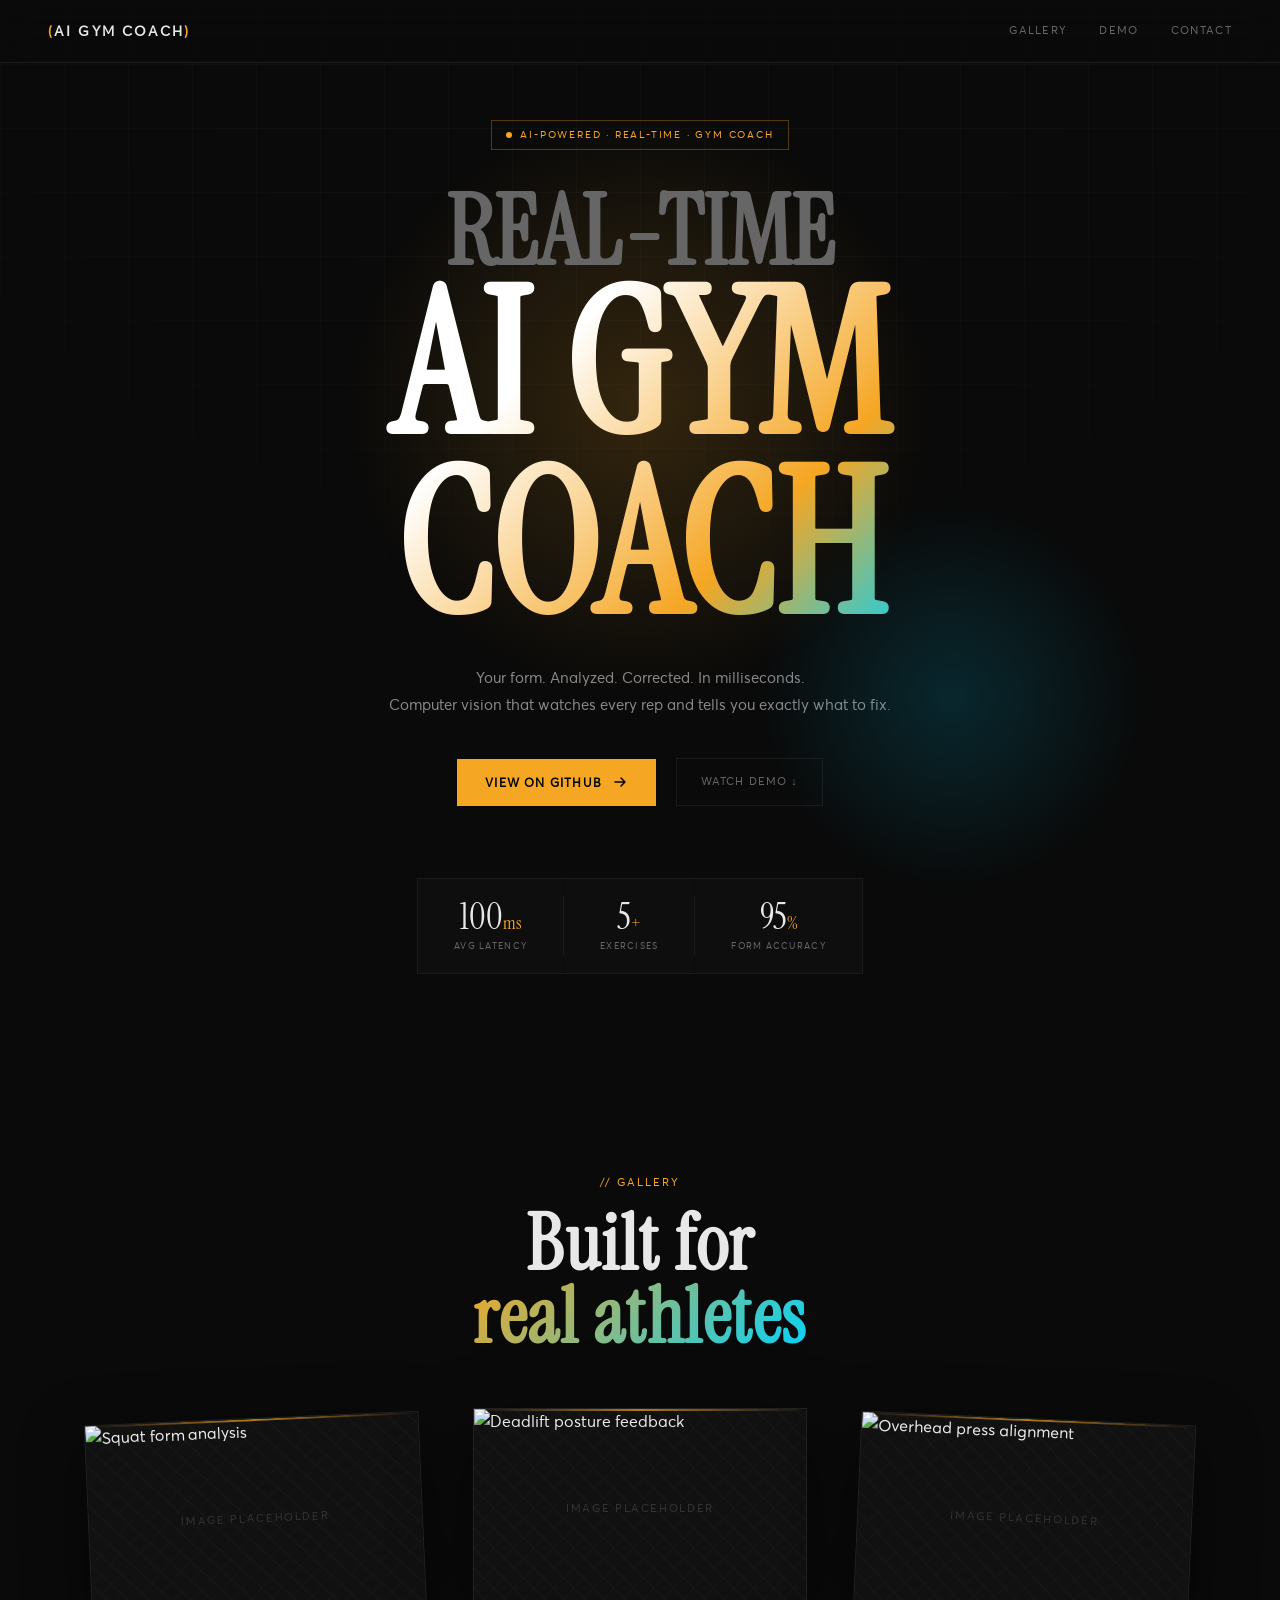
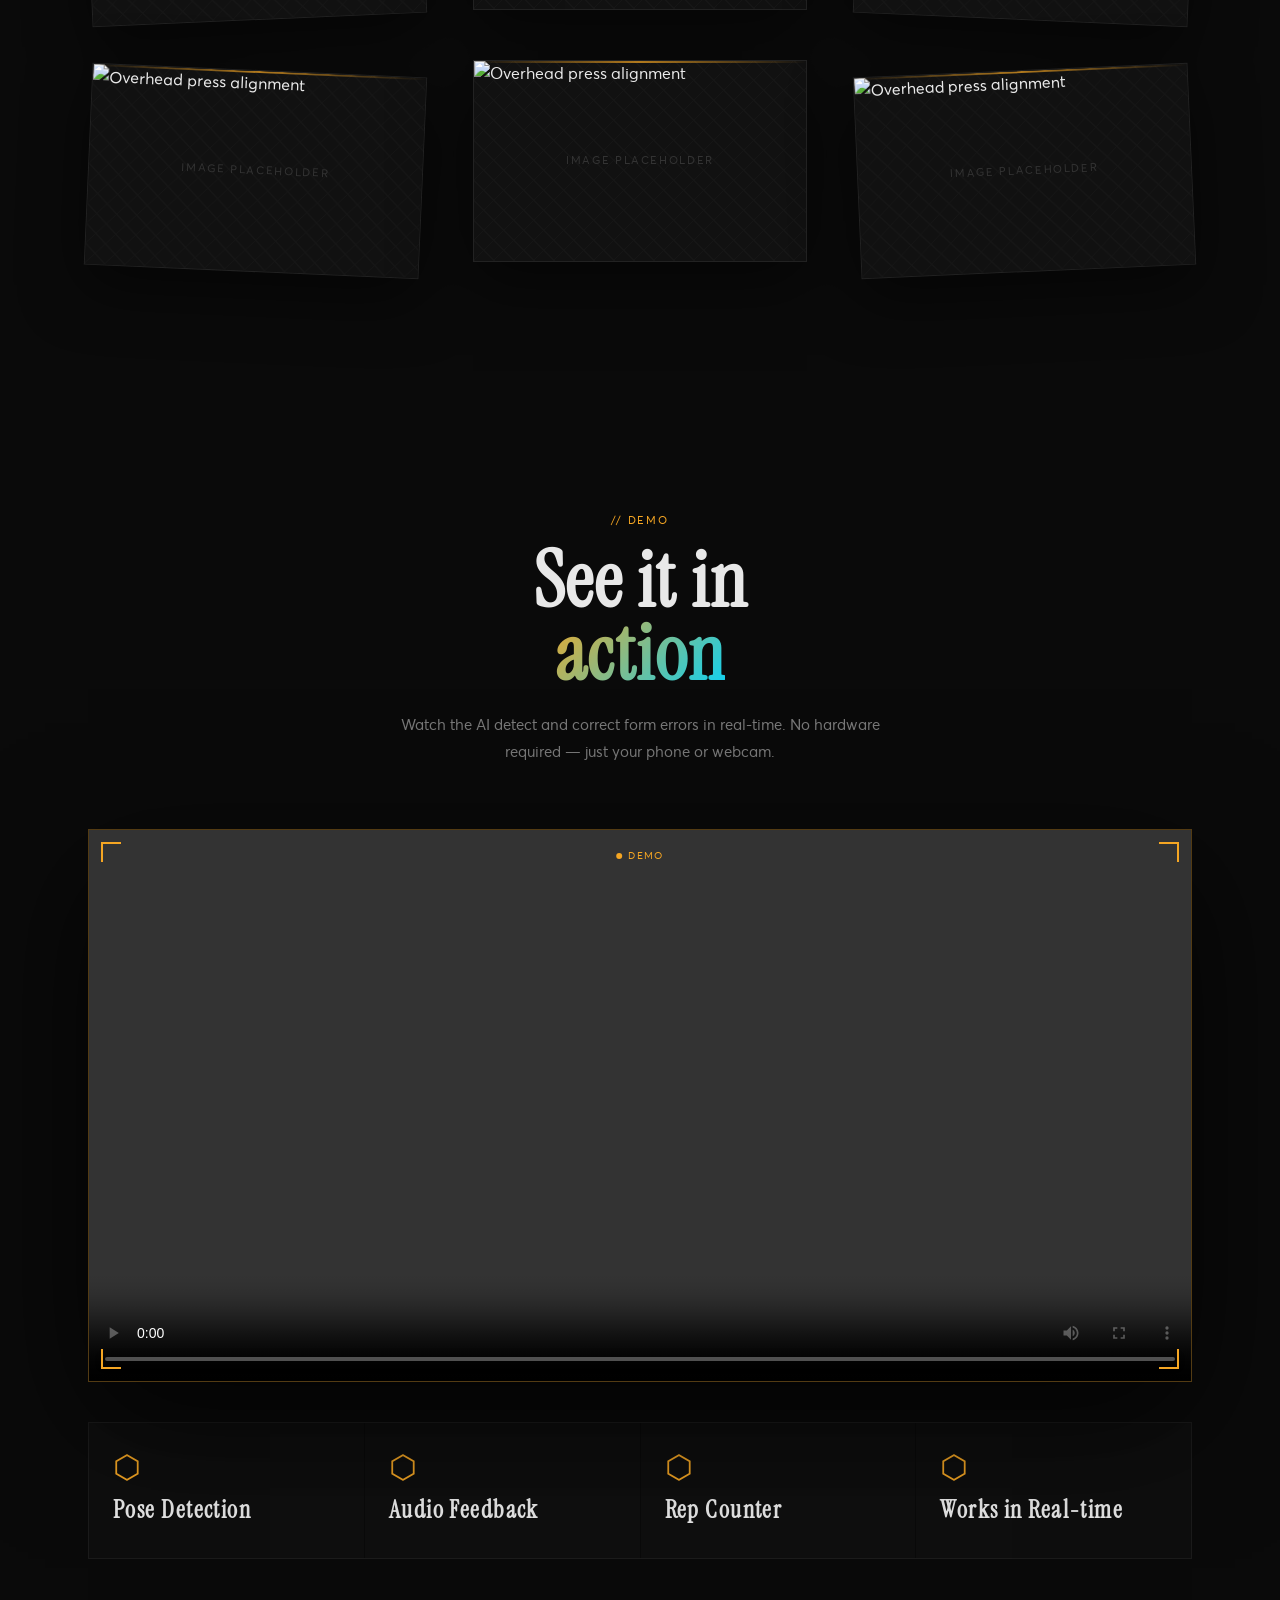
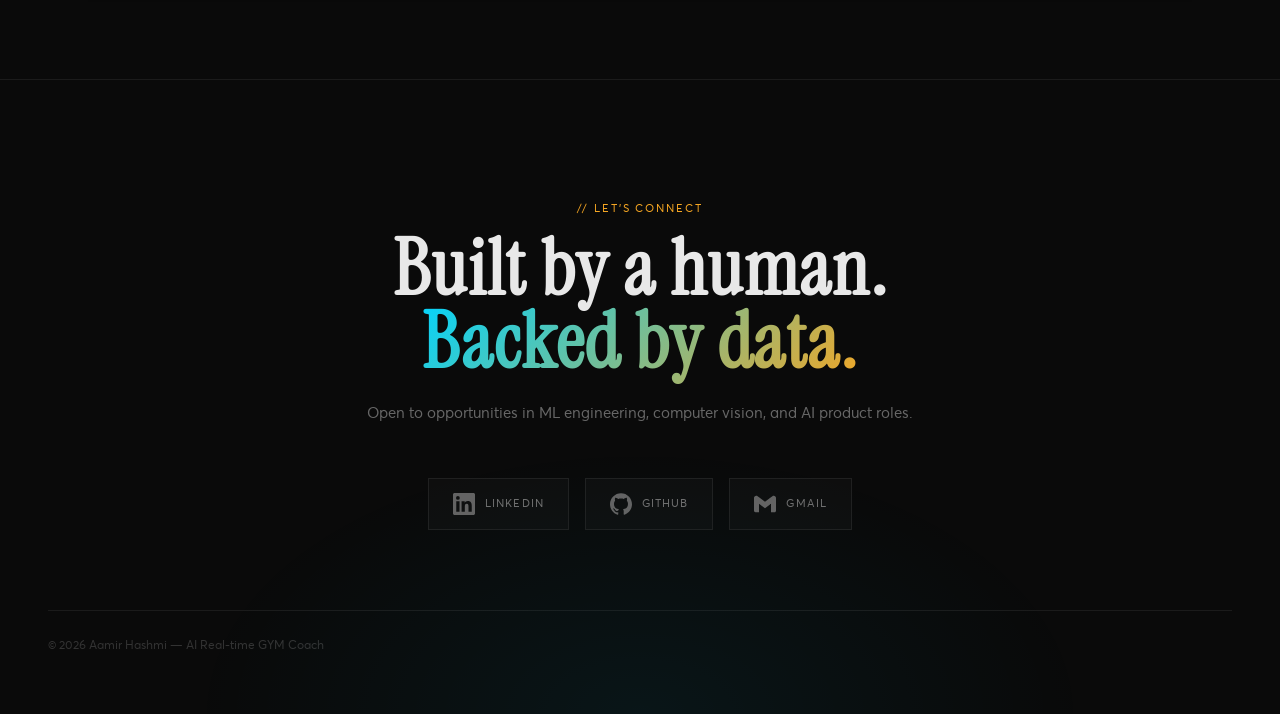
==== docs/index .html @ 2e4b827d "python version fixed" ====
<!doctype html>
<html lang="en">

<head>
  <meta charset="UTF-8" />
  <meta name="viewport" content="width=device-width, initial-scale=1.0" />
  <title>Real-time AI GYM Trainer</title>
  <link rel="stylesheet" href="style.css" />
  <style>
    @font-face {
      font-family: "Averta";
      src: url("fonts/Averta.woff2") format("woff2");
      font-weight: normal;
      font-style: normal;
    }
  </style>
  <link rel="preconnect" href="https://fonts.googleapis.com" />
  <link rel="preconnect" href="https://fonts.gstatic.com" crossorigin />
  <link
    href="https://fonts.googleapis.com/css2?family=Ubuntu:wght@400;700&family=Instrument+Serif:ital,wght@0,400;1,400&display=swap"
    rel="stylesheet" />
</head>

<body>
  <!-- GRID OVERLAY -->
  <div class="grid-overlay" aria-hidden="true"></div>

  <!-- NAV -->
  <nav class="nav">
    <div class="nav-logo">
      <span class="logo-bracket">(</span>AI GYM COACH<span class="logo-bracket">)</span>
    </div>
    <div class="nav-links">
      <a href="#visuals">Gallery</a>
      <a href="#demo">Demo</a>
      <a href="#contact">Contact</a>
    </div>
  </nav>

  <!-- HERO -->
  <section class="hero" id="hero">
    <div class="hero-tag">
      <span class="dot"></span>
      <span>AI-POWERED · REAL-TIME · GYM COACH</span>
    </div>

    <h1 class="hero-title">
      <span class="line-one">REAL-TIME</span>
      <span class="line-two">AI GYM<br />COACH</span>
    </h1>

    <p class="hero-sub">
      Your form. Analyzed. Corrected. In milliseconds.<br />
      Computer vision that watches every rep and tells you exactly what to
      fix.
    </p>

    <div class="hero-cta-row">
      <a href="https://github.com/aamirhashmi111-byte/ai-realtime-gym-coach" target="_blank" rel="noopener noreferrer"
        class="btn-primary" id="cta-button">
        <span>View on GitHub</span>
        <svg width="16" height="16" viewBox="0 0 16 16" fill="none">
          <path d="M3 8H13M13 8L9 4M13 8L9 12" stroke="currentColor" stroke-width="1.5" stroke-linecap="round"
            stroke-linejoin="round" />
        </svg>
      </a>
      <a href="#demo-video" class="btn-ghost">WATCH DEMO ↓</a>
    </div>

    <!-- Live metrics strip -->
    <div class="metrics-strip">
      <div class="metric">
        <span class="metric-val">100<span class="unit">ms</span></span>
        <span class="metric-label">Avg Latency</span>
      </div>
      <div class="metric-divider"></div>
      <div class="metric">
        <span class="metric-val">5<span class="unit">+</span></span>
        <span class="metric-label">Exercises</span>
      </div>
      <div class="metric-divider"></div>
      <div class="metric">
        <span class="metric-val">95<span class="unit">%</span></span>
        <span class="metric-label">Form Accuracy</span>
      </div>
    </div>
  </section>

  <!-- VISUAL SECTION -->
  <section class="visuals" id="visuals">
    <div class="section-header center-header">
      <span class="section-tag">// GALLERY</span>
      <h2 class="section-title">Built for<br /><em>real athletes</em></h2>
    </div>

    <div class="card-grid">
      <!-- Card 1 -->
      <div class="img-card card-tilt-left card-float-1">
        <div class="card-inner">
          <div class="card-img-wrap">
            <img src="./IMGs/i1.png" alt="Squat form analysis"
              onerror="this.parentElement.classList.add('img-placeholder')" />
            <div class="card-scan-line"></div>
          </div>
          <div class="card-corner tl"></div>
          <div class="card-corner tr"></div>
          <div class="card-corner bl"></div>
          <div class="card-corner br"></div>
        </div>
      </div>

      <!-- Card 2 — tall center -->
      <div class="img-card card-center card-float-2">
        <div class="card-inner">
          <div class="card-img-wrap">
            <img src="./IMGs/i2.png" alt="Deadlift posture feedback"
              onerror="this.parentElement.classList.add('img-placeholder')" />
            <div class="card-scan-line"></div>
          </div>
          <div class="card-corner tl"></div>
          <div class="card-corner tr"></div>
          <div class="card-corner bl"></div>
          <div class="card-corner br"></div>
        </div>
      </div>

      <!-- Card 3 -->
      <div class="img-card card-tilt-right card-float-3">
        <div class="card-inner">
          <div class="card-img-wrap">
            <img src="./IMGs/i3.png" alt="Overhead press alignment"
              onerror="this.parentElement.classList.add('img-placeholder')" />
            <div class="card-scan-line"></div>
          </div>
          <div class="card-corner tl"></div>
          <div class="card-corner tr"></div>
          <div class="card-corner bl"></div>
          <div class="card-corner br"></div>
        </div>
      </div>

      <div class="img-card card-tilt-right card-float-4">
        <div class="card-inner">
          <div class="card-img-wrap">
            <img src="./IMGs/i4.png" alt="Overhead press alignment"
              onerror="this.parentElement.classList.add('img-placeholder')" />
            <div class="card-scan-line"></div>
          </div>
          <div class="card-corner tl"></div>
          <div class="card-corner tr"></div>
          <div class="card-corner bl"></div>
          <div class="card-corner br"></div>
        </div>
      </div>

      <div class="img-card card-center card-float-5">
        <div class="card-inner">
          <div class="card-img-wrap">
            <img src="./IMGs/i5.png" alt="Overhead press alignment"
              onerror="this.parentElement.classList.add('img-placeholder')" />
            <div class="card-scan-line"></div>
          </div>
          <div class="card-corner tl"></div>
          <div class="card-corner tr"></div>
          <div class="card-corner bl"></div>
          <div class="card-corner br"></div>
        </div>
      </div>

      <div class="img-card card-tilt-left card-float-6">
        <div class="card-inner">
          <div class="card-img-wrap">
            <img src="./IMGs/i6.png" alt="Overhead press alignment"
              onerror="this.parentElement.classList.add('img-placeholder')" />
            <div class="card-scan-line"></div>
          </div>
          <div class="card-corner tl"></div>
          <div class="card-corner tr"></div>
          <div class="card-corner bl"></div>
          <div class="card-corner br"></div>
        </div>
      </div>
    </div>
  </section>

  <!-- DEMO SECTION -->
  <section class="demo" id="demo">
    <div class="section-header center-header">
      <span class="section-tag">// DEMO</span>
      <h2 class="section-title">See it in<br /><em>action</em></h2>
      <p class="section-desc">
        Watch the AI detect and correct form errors in real-time. No hardware
        required — just your phone or webcam.
      </p>
    </div>

    <div class="video-wrapper" id="demo-video">
      <div class="video-glow"></div>
      <div class="video-container">
        <div class="video-corner tl"></div>
        <div class="video-corner tr"></div>
        <div class="video-corner bl"></div>
        <div class="video-corner br"></div>
        <div class="video-status">
          <span class="dot pulse-dot"></span>
          <span>DEMO</span>
        </div>
        <video src="videos/video.mp4" controls playsinline></video>
      </div>
    </div>

    <!-- feature callouts below video -->
    <div class="feature-row">
      <div class="feature">
        <span class="feature-icon">⬡</span>
        <strong>Pose Detection</strong>
      </div>
      <div class="feature">
        <span class="feature-icon">⬡</span>
        <strong>Audio Feedback</strong>
      </div>
      <div class="feature">
        <span class="feature-icon">⬡</span>
        <strong>Rep Counter</strong>
      </div>
      <div class="feature">
        <span class="feature-icon">⬡</span>
        <strong>Works in Real-time</strong>
      </div>
    </div>
  </section>

  <!-- CONTACT SECTION -->
  <section class="contact" id="contact">
    <div class="contact-inner">
      <span class="section-tag">// LET'S CONNECT</span>
      <h2 class="contact-title">
        Built by a human.<br /><em>Backed by data.</em>
      </h2>
      <p class="contact-desc">
        Open to opportunities in ML engineering, computer vision, and AI
        product roles.
      </p>

      <div class="social-grid">
        <!-- LinkedIn -->
        <a href="https://www.linkedin.com/in/aamir-khan-b3b676305/" target="_blank" rel="noopener" class="social-btn"
          aria-label="LinkedIn">
          <span class="social-icon">
            <svg viewBox="0 0 24 24" fill="currentColor" width="22" height="22">
              <path
                d="M20.447 20.452h-3.554v-5.569c0-1.328-.027-3.037-1.852-3.037-1.853 0-2.136 1.445-2.136 2.939v5.667H9.351V9h3.414v1.561h.046c.477-.9 1.637-1.85 3.37-1.85 3.601 0 4.267 2.37 4.267 5.455v6.286zM5.337 7.433a2.062 2.062 0 0 1-2.063-2.065 2.064 2.064 0 1 1 2.063 2.065zm1.782 13.019H3.555V9h3.564v11.452zM22.225 0H1.771C.792 0 0 .774 0 1.729v20.542C0 23.227.792 24 1.771 24h20.451C23.2 24 24 23.227 24 22.271V1.729C24 .774 23.2 0 22.222 0h.003z" />
            </svg>
          </span>
          <span class="social-label">LinkedIn</span>
        </a>

        <!-- GitHub -->
        <a href="https://github.com/aamirhashmi111-byte" target="_blank" rel="noopener" class="social-btn"
          aria-label="GitHub">
          <span class="social-icon">
            <svg viewBox="0 0 24 24" fill="currentColor" width="22" height="22">
              <path
                d="M12 .297c-6.63 0-12 5.373-12 12 0 5.303 3.438 9.8 8.205 11.385.6.113.82-.258.82-.577 0-.285-.01-1.04-.015-2.04-3.338.724-4.042-1.61-4.042-1.61C4.422 18.07 3.633 17.7 3.633 17.7c-1.087-.744.084-.729.084-.729 1.205.084 1.838 1.236 1.838 1.236 1.07 1.835 2.809 1.305 3.495.998.108-.776.417-1.305.76-1.605-2.665-.3-5.466-1.332-5.466-5.93 0-1.31.465-2.38 1.235-3.22-.135-.303-.54-1.523.105-3.176 0 0 1.005-.322 3.3 1.23.96-.267 1.98-.399 3-.405 1.02.006 2.04.138 3 .405 2.28-1.552 3.285-1.23 3.285-1.23.645 1.653.24 2.873.12 3.176.765.84 1.23 1.91 1.23 3.22 0 4.61-2.805 5.625-5.475 5.92.42.36.81 1.096.81 2.22 0 1.606-.015 2.896-.015 3.286 0 .315.21.69.825.57C20.565 22.092 24 17.592 24 12.297c0-6.627-5.373-12-12-12" />
            </svg>
          </span>
          <span class="social-label">GitHub</span>
        </a>

        <!-- Gmail -->
        <a href="mailto:aamirhashmi5751@gmail.com" class="social-btn" aria-label="Email">
          <span class="social-icon">
            <svg viewBox="0 0 24 24" fill="currentColor" width="22" height="22">
              <path
                d="M24 5.457v13.909c0 .904-.732 1.636-1.636 1.636h-3.819V11.73L12 16.64l-6.545-4.91v9.273H1.636A1.636 1.636 0 0 1 0 19.366V5.457c0-2.023 2.309-3.178 3.927-1.964L5.455 4.64 12 9.548l6.545-4.910 1.528-1.145C21.69 2.28 24 3.434 24 5.457z" />
            </svg>
          </span>
          <span class="social-label">Gmail</span>
        </a>
      </div>
    </div>

    <footer class="footer">
      <span>© 2026 Aamir Hashmi — AI Real-time GYM Coach</span>
    </footer>
  </section>
</body>

</html>
---- docs/style.css ----
/* ============================================================
   AXFORM — Real-time AI GYM Trainer
   style.css
   ============================================================ */

/* ── TOKENS ── */
:root {
  --bg:        #0a0a0a;
  --surface:   #111111;
  --border:    rgba(255,255,255,0.07);
  --amber:     #f5a623;
  --amber-dim: #b97a18;
  --amber-glow:rgba(245,166,35,0.18);
  --cyan:      #00d4ff;
  --cyan-glow: rgba(0,212,255,0.15);
  --text:      #e8e8e8;
  --muted:     #666;
  --font-display: 'Instrument Serif', serif;
  --font-body:    'Ubuntu', monospace;
  --font-body:    'Averta', sans-serif;
  --radius:    0px;
  --max-w:     1200px;
}

/* ── RESET ── */
*, *::before, *::after { box-sizing: border-box; margin: 0; padding: 0; }
html { scroll-behavior: smooth; }
body {
  background: var(--bg);
  color: var(--text);
  font-family: var(--font-body);
  font-size: 16px;
  line-height: 1.6;
  overflow-x: hidden;
}
a { color: inherit; text-decoration: none; }
img { display: block; width: 100%; height: 100%; object-fit: contain; }

/* ── GRID OVERLAY ── */
.grid-overlay {
  position: fixed;
  inset: 0;
  pointer-events: none;
  z-index: 0;
  background-image:
    linear-gradient(rgba(255,255,255,0.025) 1px, transparent 1px),
    linear-gradient(90deg, rgba(255,255,255,0.025) 1px, transparent 1px);
  background-size: 64px 64px;
  mask-image: radial-gradient(ellipse 80% 80% at 50% 0%, black 40%, transparent 100%);
}

/* ── NAV ── */
.nav {
  position: fixed;
  top: 0; left: 0; right: 0;
  z-index: 100;
  display: flex;
  align-items: center;
  justify-content: space-between;
  padding: 20px 48px;
  background: rgba(10,10,10,0.7);
  backdrop-filter: blur(16px);
  border-bottom: 1px solid var(--border);
}

.nav-logo {
  font-family: var(--font-body);
  font-weight: 700;
  font-size: 14px;
  letter-spacing: 0.15em;
  color: var(--text);
}
.logo-bracket { color: var(--amber); }

.nav-links {
  display: flex;
  gap: 32px;
}
.nav-links a {
  font-family: var(--font-body);
  font-size: 11px;
  letter-spacing: 0.12em;
  text-transform: uppercase;
  color: var(--muted);
  transition: color 0.2s;
}
.nav-links a:hover { color: var(--amber); }

/* ── HERO ── */
.hero {
  position: relative;
  z-index: 1;
  min-height: 100vh;
  display: flex;
  flex-direction: column;
  align-items: center;
  justify-content: center;
  text-align: center;
  padding: 120px 24px 80px;
  overflow: hidden;
}

/* Background glow blobs */
.hero::before {
  content: '';
  position: absolute;
  width: 600px; height: 600px;
  border-radius: 50%;
  background: radial-gradient(circle, var(--amber-glow) 0%, transparent 70%);
  top: 10%; left: 50%;
  transform: translateX(-50%);
  pointer-events: none;
  animation: blob-drift 8s ease-in-out infinite alternate;
}
.hero::after {
  content: '';
  position: absolute;
  width: 400px; height: 400px;
  border-radius: 50%;
  background: radial-gradient(circle, var(--cyan-glow) 0%, transparent 70%);
  bottom: 15%; right: 10%;
  pointer-events: none;
  animation: blob-drift 10s ease-in-out infinite alternate-reverse;
}

@keyframes blob-drift {
  from { transform: translateX(-50%) scale(1); opacity: 0.6; }
  to   { transform: translateX(-50%) scale(1.2) translateY(-20px); opacity: 1; }
}

.hero-tag {
  display: inline-flex;
  align-items: center;
  gap: 8px;
  font-family: var(--font-body);
  font-size: 10px;
  letter-spacing: 0.18em;
  color: var(--amber);
  border: 1px solid rgba(245,166,35,0.3);
  padding: 6px 14px;
  border-radius: var(--radius);
  margin-bottom: 40px;
  animation: fade-up 0.8s ease both;
}
.dot {
  width: 6px; height: 6px;
  border-radius: 50%;
  background: var(--amber);
  animation: blink 2s ease-in-out infinite;
}
@keyframes blink {
  0%, 100% { opacity: 1; }
  50%       { opacity: 0.2; }
}

.hero-title {
  font-family: var(--font-display);
  line-height: 0.9;
  letter-spacing: 0.02em;
  animation: fade-up 0.8s 0.1s ease both;
}
.line-one {
  display: block;
  font-size: clamp(56px, 8vw, 96px);
  color: var(--muted);
}
.line-two {
  display: block;
  font-size: clamp(80px, 16vw, 200px);
  background: linear-gradient(135deg, #ffffff 30%, var(--amber) 70%, var(--cyan) 100%);
  -webkit-background-clip: text;
  -webkit-text-fill-color: transparent;
  background-clip: text;
  min-width: 600px;
}

.hero-sub {
  max-width: 520px;
  font-size: 15px;
  font-weight: 300;
  color: #888;
  margin-top: 28px;
  line-height: 1.8;
  animation: fade-up 0.8s 0.2s ease both;
}

.hero-cta-row {
  display: flex;
  align-items: center;
  gap: 20px;
  margin-top: 40px;
  animation: fade-up 0.8s 0.3s ease both;
}

.btn-primary {
  display: inline-flex;
  align-items: center;
  gap: 10px;
  background: var(--amber);
  color: #000;
  font-family: var(--font-body);
  font-size: 12px;
  font-weight: 700;
  letter-spacing: 0.1em;
  text-transform: uppercase;
  padding: 14px 28px;
  border-radius: var(--radius);
  transition: transform 0.2s, box-shadow 0.2s, background 0.2s;
  box-shadow: 0 0 0 0 var(--amber-glow);
}
.btn-primary:hover {
  background: #ffc04d;
  transform: translateY(-2px);
  box-shadow: 0 8px 40px var(--amber-glow);
}
.btn-primary:active { transform: translateY(0); }

.btn-ghost {
  font-family: var(--font-body);
  font-size: 11px;
  letter-spacing: 0.1em;
  color: var(--muted);
  border: 1px solid var(--border);
  padding: 14px 24px;
  border-radius: var(--radius);
  transition: color 0.2s, border-color 0.2s;
}
.btn-ghost:hover {
  color: var(--text);
  border-color: rgba(255,255,255,0.2);
}

/* METRICS STRIP */
.metrics-strip {
  display: flex;
  align-items: center;
  gap: 0;
  margin-top: 72px;
  border: 1px solid var(--border);
  border-radius: var(--radius);
  overflow: hidden;
  animation: fade-up 0.8s 0.5s ease both;
}
.metric {
  display: flex;
  flex-direction: column;
  align-items: center;
  padding: 20px 36px;
  gap: 4px;
  background: rgba(255,255,255,0.02);
  transition: background 0.2s;
}
.metric:hover { background: rgba(245,166,35,0.05); }
.metric-val {
  font-family: var(--font-display);
  font-size: 36px;
  line-height: 1;
  color: var(--text);
}
.unit {
  font-size: 18px;
  color: var(--amber);
}
.metric-label {
  font-family: var(--font-body);
  font-size: 9px;
  letter-spacing: 0.14em;
  text-transform: uppercase;
  color: var(--muted);
}
.metric-divider {
  width: 1px;
  height: 60px;
  background: var(--border);
  flex-shrink: 0;
}

@keyframes fade-up {
  from { opacity: 0; transform: translateY(24px); }
  to   { opacity: 1; transform: translateY(0); }
}

/* ── VISUALS ── */
.visuals {
  position: relative;
  z-index: 1;
  padding: 120px 48px;
  max-width: var(--max-w);
  margin: 0 auto;
}

.section-header {
  margin-bottom: 64px;
}
.section-tag {
  font-family: var(--font-body);
  font-size: 11px;
  letter-spacing: 0.18em;
  color: var(--amber);
  display: block;
  margin-bottom: 16px;
}
.section-title {
  font-family: var(--font-display);
  font-size: clamp(48px, 6vw, 80px);
  line-height: 0.95;
  letter-spacing: 0.02em;
}
.section-title em {
  font-style: normal;
  background: linear-gradient(135deg, var(--amber), var(--cyan));
  -webkit-background-clip: text;
  -webkit-text-fill-color: transparent;
  background-clip: text;
}
.center-header { text-align: center; }
.section-desc {
  max-width: 480px;
  margin: 20px auto 0;
  color: #777;
  font-size: 15px;
  line-height: 1.8;
}

/* CARD GRID */
.card-grid {
  display: grid;
  grid-template-columns: repeat(3, 1fr);
  grid-template-rows: auto auto;
  gap: 50px;
}

.img-card {
  position: relative;
  border-radius: var(--radius);
  cursor: default;
  transition: transform 0.4s cubic-bezier(0.34,1.56,0.64,1);
}
.img-card:hover { transform: translateY(-6px) rotate(0deg) !important; }

.card-tilt-left  { transform: rotate(-2.5deg); animation: float1 6s ease-in-out infinite; }
.card-center     { transform: rotate(0deg) translateY(-10px); animation: float2 7s ease-in-out infinite; }
.card-tilt-right { transform: rotate(2.5deg); animation: float3 5.5s ease-in-out infinite; }
.card-wide       {
  grid-column: 1 / -1;
  transform: rotate(0deg);
  animation: float4 8s ease-in-out infinite;
}

@keyframes float1 {
  0%,100% { transform: rotate(-2.5deg) translateY(0); }
  50%     { transform: rotate(-2.5deg) translateY(-12px); }
}
@keyframes float2 {
  0%,100% { transform: rotate(0deg) translateY(-10px); }
  50%     { transform: rotate(0deg) translateY(-22px); }
}
@keyframes float3 {
  0%,100% { transform: rotate(2.5deg) translateY(0); }
  50%     { transform: rotate(2.5deg) translateY(-10px); }
}
@keyframes float4 {
  0%,100% { transform: rotate(-2.5deg) translateY(0); }
  50%     { transform: rotate(-2.5deg) translateY(-12px); }
}
@keyframes float5 {
  0%,100% { transform: rotate(0deg) translateY(-10px); }
  50%     { transform: rotate(0deg) translateY(-22px); }
}
@keyframes float6 {
  0%,100% { transform: rotate(2.5deg) translateY(0); }
  50%     { transform: rotate(2.5deg) translateY(-10px); }
}
.card-inner {
  border: 1px solid var(--border);
  border-radius: var(--radius);
  overflow: hidden;
  background: var(--surface);
  box-shadow: 0 20px 60px rgba(0,0,0,0.5);
  transition: box-shadow 0.3s, border-color 0.3s;
}
.img-card:hover .card-inner {
  border-color: rgba(245,166,35,0.35);
  box-shadow: 0 30px 80px rgba(0,0,0,0.6), 0 0 40px var(--amber-glow);
}
.card-inner-wide {
  display: grid;
  grid-template-columns: 1fr 1fr;
}

.card-img-wrap {
  position: relative;
  height: 200px;
  overflow: hidden;
  background: #181818;
}
.card-img-wrap.wide { height: 220px; }
.card-img-wrap.img-placeholder::after {
  content: 'IMAGE PLACEHOLDER';
  position: absolute;
  inset: 0;
  display: flex;
  align-items: center;
  justify-content: center;
  font-family: var(--font-body);
  font-size: 11px;
  letter-spacing: 0.15em;
  color: #333;
}

/* placeholder checkerboard when image missing */
.img-placeholder {
  background-image:
    repeating-linear-gradient(45deg, #161616 0, #161616 1px, transparent 0, transparent 50%),
    repeating-linear-gradient(-45deg, #161616 0, #161616 1px, transparent 0, transparent 50%);
  background-size: 20px 20px;
  background-color: #111;
}

.card-scan-line {
  position: absolute;
  left: 0; right: 0;
  height: 2px;
  background: linear-gradient(90deg, transparent, var(--amber), transparent);
  opacity: 0.7;
  animation: scan 3s linear infinite;
  top: 0;
}
@keyframes scan {
  from { top: 0; opacity: 0.7; }
  to   { top: 100%; opacity: 0; }
}

.card-label {
  padding: 16px 20px 20px;
}
.card-tag {
  font-family: var(--font-body);
  font-size: 9px;
  letter-spacing: 0.18em;
  color: var(--amber);
  display: block;
  margin-bottom: 6px;
}
.card-label p {
  font-size: 12px;
  color: #666;
  line-height: 1.5;
}

/* Corner brackets */
.card-corner {
  position: absolute;
  width: 12px; height: 12px;
  border-color: var(--amber);
  border-style: solid;
  opacity: 0;
  transition: opacity 0.3s;
}
.img-card:hover .card-corner { opacity: 0.6; }
.card-corner.tl { top: 8px; left: 8px;  border-width: 1px 0 0 1px; }
.card-corner.tr { top: 8px; right: 8px; border-width: 1px 1px 0 0; }
.card-corner.bl { bottom: 8px; left: 8px;  border-width: 0 0 1px 1px; }
.card-corner.br { bottom: 8px; right: 8px; border-width: 0 1px 1px 0; }

/* ── DEMO ── */
.demo {
  position: relative;
  z-index: 1;
  padding: 120px 48px;
  max-width: var(--max-w);
  margin: 0 auto;
}

.video-wrapper {
  position: relative;
  margin-top: 56px;
}
.video-glow {
  position: absolute;
  inset: -40px;
  background: radial-gradient(ellipse 60% 50% at 50% 50%, var(--amber-glow), transparent 70%);
  pointer-events: none;
  animation: glow-pulse 4s ease-in-out infinite alternate;
}
@keyframes glow-pulse {
  from { opacity: 0.5; transform: scale(0.95); }
  to   { opacity: 1;   transform: scale(1.05); }
}

.video-container {
  position: relative;
  border-radius: 0px;
  border: 1px solid rgba(245,166,35,0.3);
  overflow: hidden;
  background: #0d0d0d;
  box-shadow: 0 40px 120px rgba(0,0,0,0.7), inset 0 1px 0 rgba(255,255,255,0.05);
  min-height: 480px;
  display: flex;
  align-items: center;
  justify-content: center;
}
.video-container video,
.video-container iframe {
  width: 100%;
  height: 100%;
  min-height: 480px;
  border: none;
  display: block;
}
.video-corner {
  position: absolute;
  width: 20px; height: 20px;
  border-color: var(--amber);
  border-style: solid;
  z-index: 2;
}
.video-corner.tl { top: 12px; left: 12px;  border-width: 2px 0 0 2px; }
.video-corner.tr { top: 12px; right: 12px; border-width: 2px 2px 0 0; }
.video-corner.bl { bottom: 12px; left: 12px;  border-width: 0 0 2px 2px; }
.video-corner.br { bottom: 12px; right: 12px; border-width: 0 2px 2px 0; }

.video-status {
  position: absolute;
  top: 18px;
  left: 50%;
  transform: translateX(-50%);
  display: flex;
  align-items: center;
  gap: 6px;
  font-family: var(--font-body);
  font-size: 10px;
  letter-spacing: 0.14em;
  color: var(--amber);
  z-index: 2;
}
.pulse-dot {
  animation: pulse-ring 2s ease-in-out infinite;
}
@keyframes pulse-ring {
  0%,100% { box-shadow: 0 0 0 0 rgba(245,166,35,0.6); }
  50%     { box-shadow: 0 0 0 6px rgba(245,166,35,0); }
}

/* Placeholder UI inside video box */
.video-placeholder {
  display: flex;
  flex-direction: column;
  align-items: center;
  gap: 24px;
  color: #333;
  user-select: none;
  padding: 60px;
}
.play-ring {
  width: 80px; height: 80px;
  border-radius: 50%;
  border: 2px solid rgba(245,166,35,0.25);
  display: flex;
  align-items: center;
  justify-content: center;
  animation: ring-spin 8s linear infinite;
}
@keyframes ring-spin {
  from { transform: rotate(0deg); }
  to   { transform: rotate(360deg); }
}
.play-btn {
  width: 48px; height: 48px;
  background: rgba(245,166,35,0.12);
  border: 1px solid rgba(245,166,35,0.3);
  border-radius: 50%;
  display: flex;
  align-items: center;
  justify-content: center;
  color: var(--amber);
  animation: ring-spin-rev 8s linear infinite;
}
@keyframes ring-spin-rev {
  from { transform: rotate(0deg); }
  to   { transform: rotate(-360deg); }
}
.play-btn svg { width: 20px; height: 20px; margin-left: 3px; }
.video-placeholder p {
  font-family: var(--font-body);
  font-size: 12px;
  letter-spacing: 0.08em;
  color: #444;
  text-align: center;
}
.video-placeholder code {
  color: var(--amber);
  background: rgba(245,166,35,0.1);
  padding: 1px 6px;
  border-radius: 3px;
}

/* Feature row */
.feature-row {
  display: grid;
  grid-template-columns: repeat(4, 1fr);
  gap: 1px;
  margin-top: 40px;
  border: 1px solid var(--border);
  border-radius: var(--radius);
  overflow: hidden;
}
.feature {
  background: rgba(255,255,255,0.02);
  padding: 28px 24px;
  transition: background 0.2s;
  display: flex;
  flex-direction: column;
  gap: 8px;
}
.feature:hover { background: rgba(245,166,35,0.04); }
.feature-icon {
  font-size: 32px;
  color: var(--amber);
  line-height: 1;
}
.feature strong {
  font-family: var(--font-display);
  font-size: 24px;
  font-weight: 700;
  letter-spacing: 0.06em;
  color: var(--text);
}
.feature p {
  font-size: 13px;
  color: var(--muted);
  line-height: 1.6;
}

/* ── CONTACT ── */
.contact {
  position: relative;
  z-index: 1;
  padding: 120px 48px 60px;
  border-top: 1px solid var(--border);
  text-align: center;
}
.contact::before {
  content: '';
  position: absolute;
  inset: 0;
  background: radial-gradient(ellipse 50% 60% at 50% 100%, rgba(0,212,255,0.06), transparent 70%);
  pointer-events: none;
}

.contact-inner {
  position: relative;
  max-width: 600px;
  margin: 0 auto;
}

.contact-title {
  font-family: var(--font-display);
  font-size: clamp(48px, 6vw, 80px);
  line-height: 0.95;
  letter-spacing: 0.02em;
  margin: 16px 0 20px;
}
.contact-title em {
  font-style: normal;
  background: linear-gradient(135deg, var(--cyan), var(--amber));
  -webkit-background-clip: text;
  -webkit-text-fill-color: transparent;
  background-clip: text;
}
.contact-desc {
  font-size: 15px;
  color: #666;
  line-height: 1.8;
  margin-bottom: 52px;
}

.social-grid {
  display: flex;
  justify-content: center;
  gap: 16px;
  flex-wrap: wrap;
}

.social-btn {
  display: flex;
  align-items: center;
  gap: 10px;
  padding: 14px 24px;
  border: 1px solid var(--border);
  border-radius: var(--radius);
  background: rgba(255,255,255,0.02);
  color: #888;
  font-family: var(--font-body);
  font-size: 11px;
  letter-spacing: 0.1em;
  text-transform: uppercase;
  transition: color 0.2s, border-color 0.2s, background 0.2s, transform 0.2s, box-shadow 0.2s;
}
.social-btn:hover {
  color: var(--amber);
  border-color: rgba(245,166,35,0.4);
  background: rgba(245,166,35,0.06);
  transform: translateY(-3px);
  box-shadow: 0 8px 30px var(--amber-glow);
}
.social-icon {
  display: flex;
  align-items: center;
  opacity: 0.7;
  transition: opacity 0.2s;
}
.social-btn:hover .social-icon { opacity: 1; }
.social-label { opacity: 0.8; }

/* FOOTER */
.footer {
  display: flex;
  justify-content: space-between;
  align-items: center;
  margin-top: 80px;
  padding-top: 24px;
  border-top: 1px solid var(--border);
  font-size: 12px;
  color: #333;
}
.footer-mono {
  font-family: var(--font-body);
  font-size: 10px;
  letter-spacing: 0.1em;
}

/* ── RESPONSIVE ── */
@media (max-width: 960px) {
  .nav { padding: 16px 24px; }
  .nav-links { gap: 20px; }
  .visuals, .demo { padding: 80px 24px; }
  .card-grid { grid-template-columns: 1fr 1fr; }
  .card-wide { grid-column: 1 / -1; }
  .card-inner-wide { grid-template-columns: 1fr; }
  .feature-row { grid-template-columns: repeat(2, 1fr); }
  .metrics-strip { flex-wrap: wrap; }
}

@media (max-width: 640px) {
  .nav-links { display: none; }
  .hero { padding: 100px 20px 60px; }
  .hero-cta-row { flex-direction: column; }
  .metrics-strip { flex-direction: column; gap: 0; }
  .metric-divider { width: 60px; height: 1px; }
  .card-grid { grid-template-columns: 1fr; }
  .feature-row { grid-template-columns: 1fr; }
  .contact { padding: 80px 24px 40px; }
  .footer { flex-direction: column; gap: 8px; text-align: center; }
  .video-container { min-height: 300px; }
  .video-container video,
  .video-container iframe { min-height: 300px; }
}
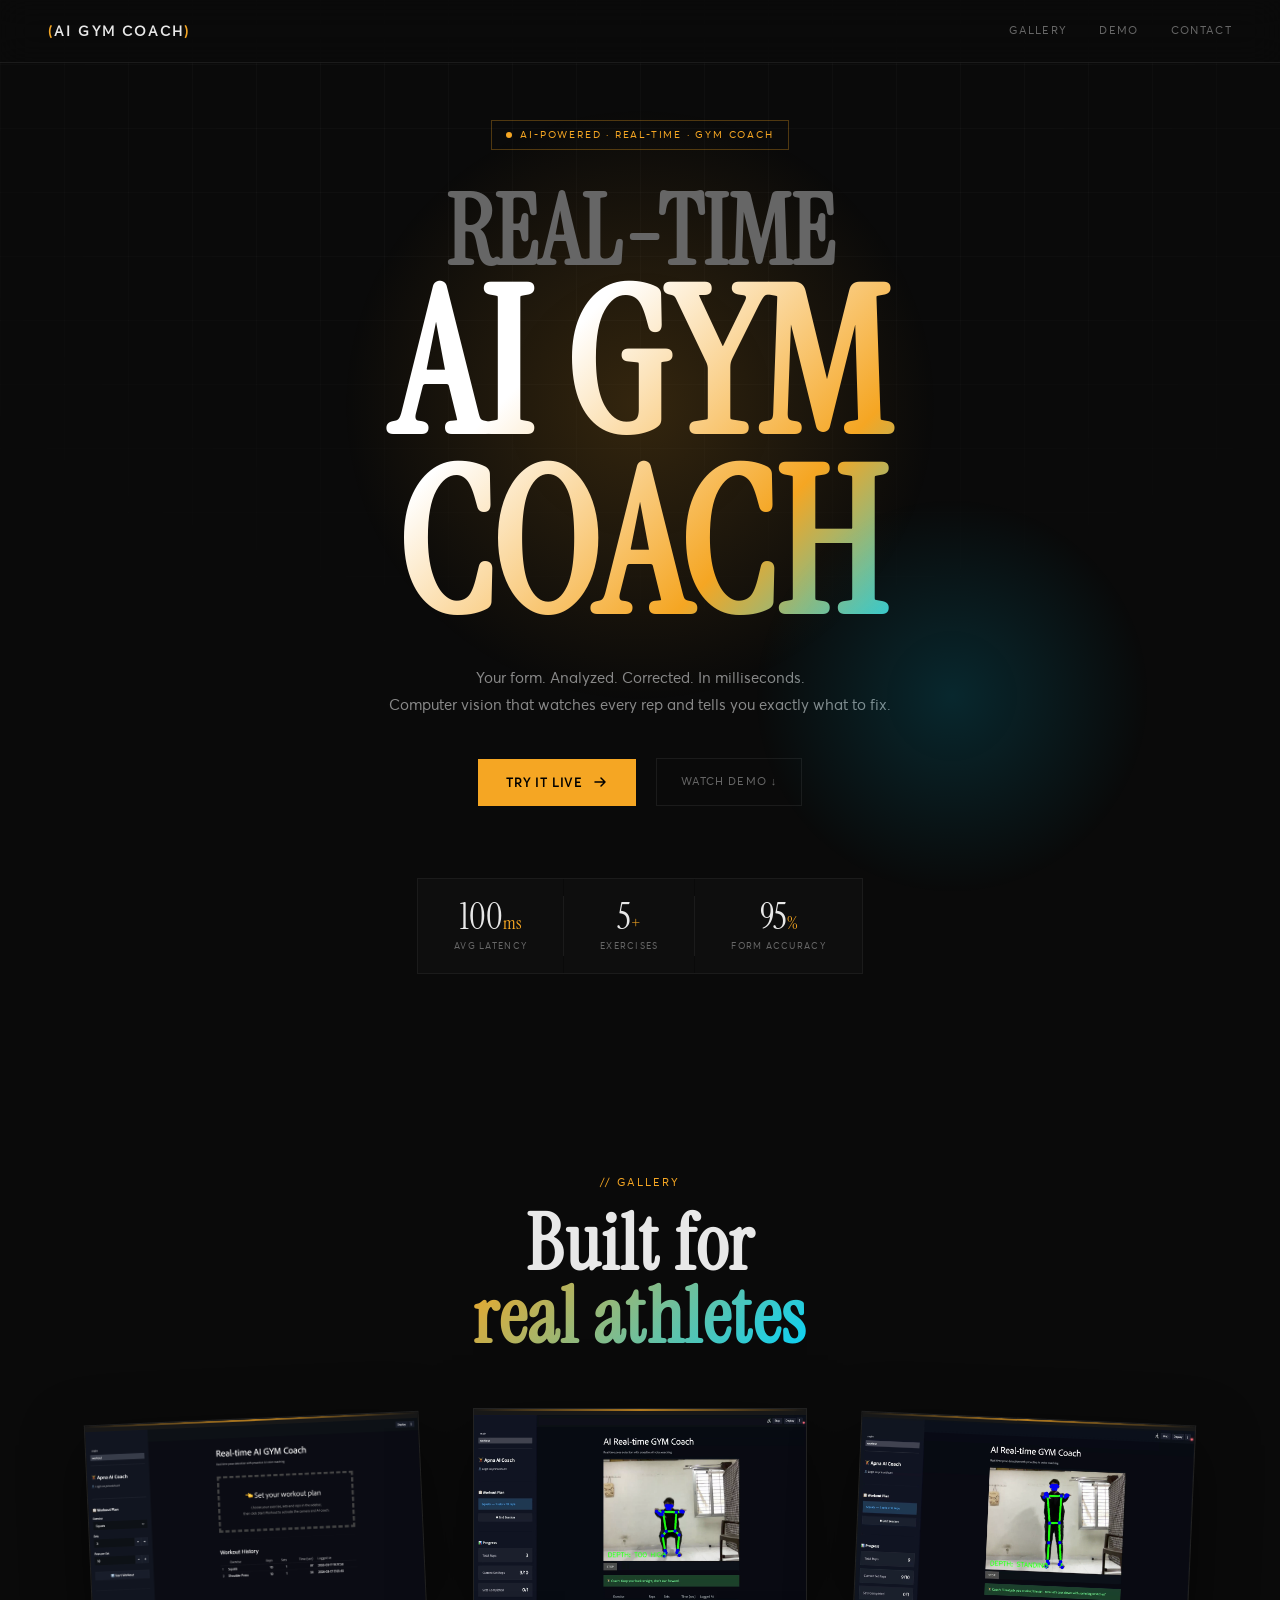
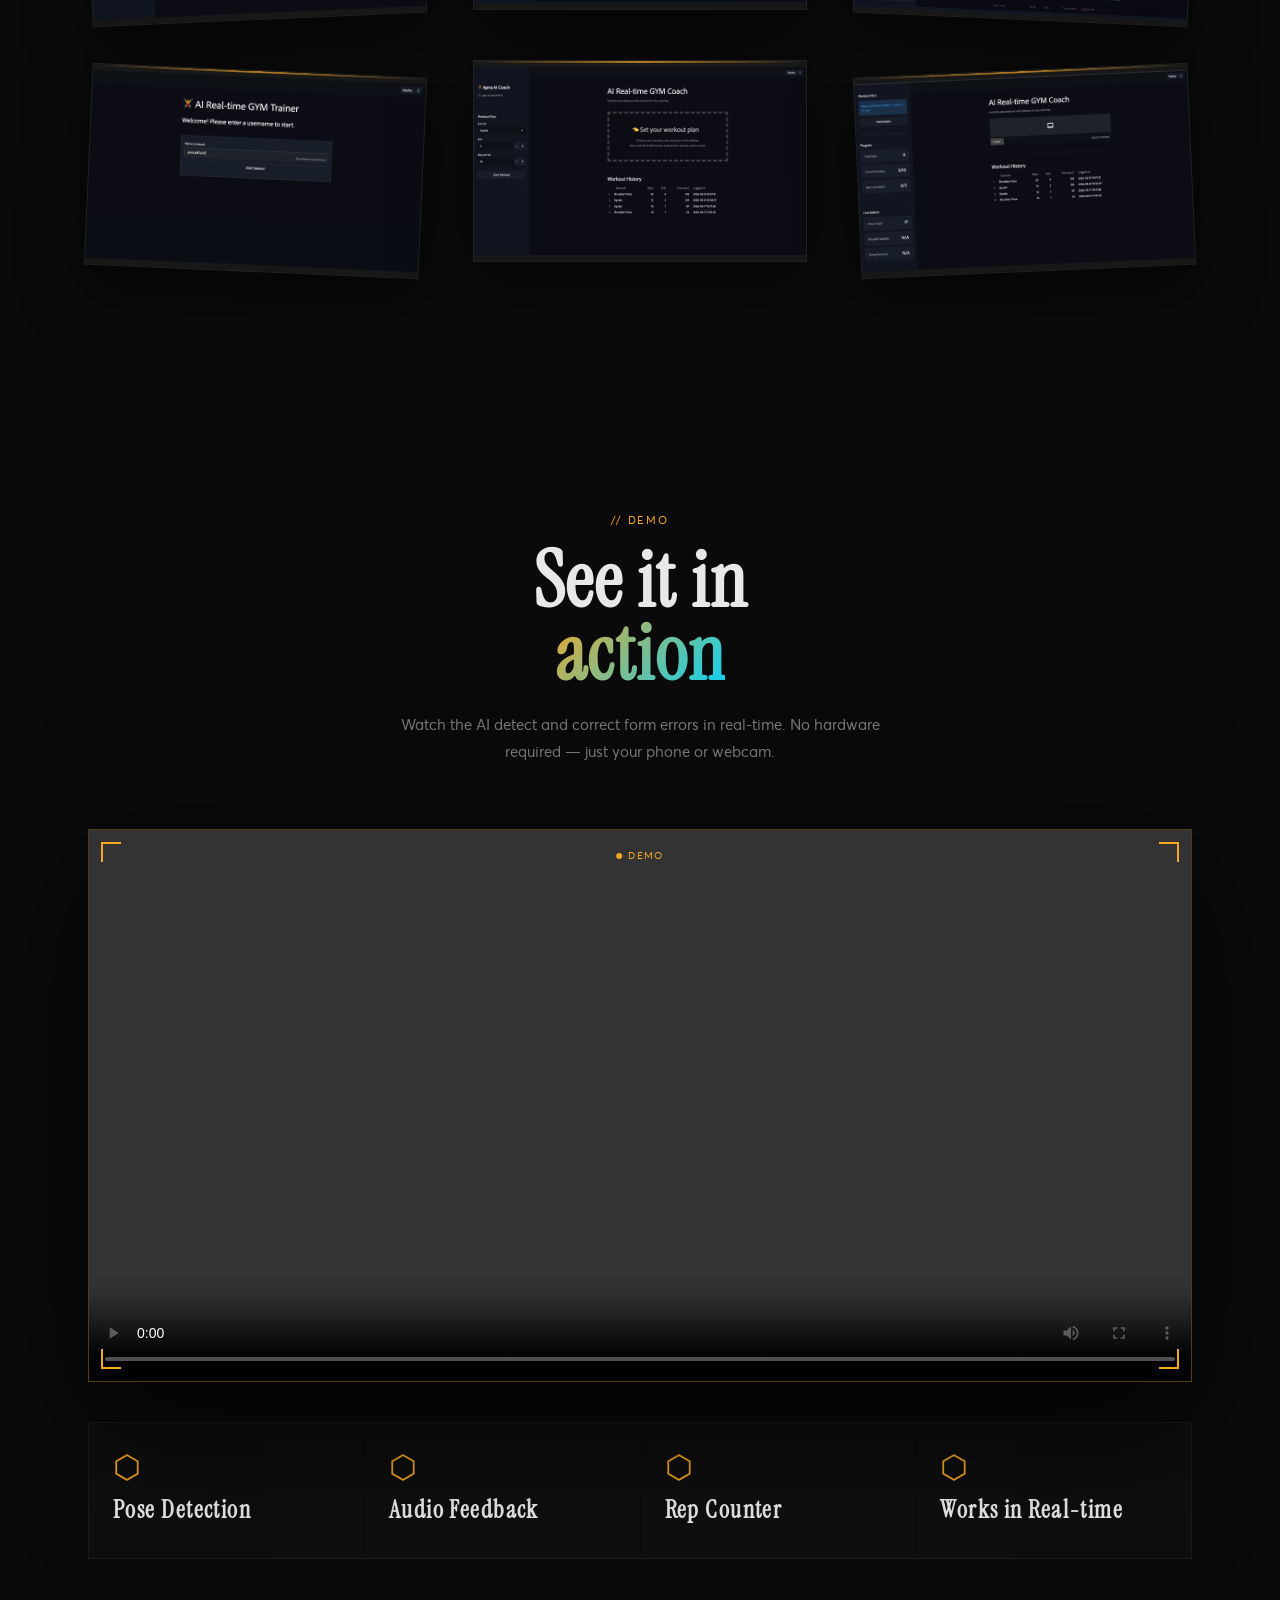
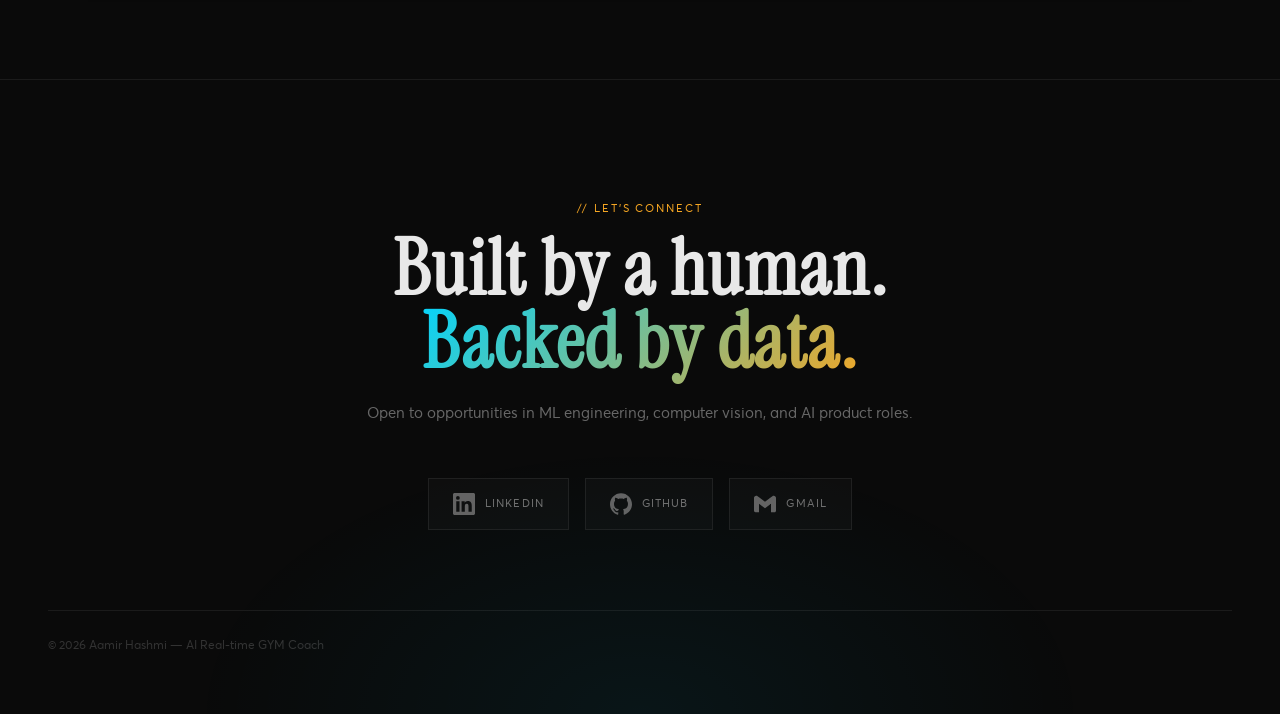
==== commit 12bb4c81: "Fix button URL" ====
--- a/docs/index .html
+++ b/docs/index .html
@@ -56,9 +56,9 @@
     </p>
 
     <div class="hero-cta-row">
-      <a href="https://github.com/aamirhashmi111-byte/ai-realtime-gym-coach" target="_blank" rel="noopener noreferrer"
+      <a href="https://ai-realtime-gym-coach.onrender.com/" target="_blank" rel="noopener noreferrer"
         class="btn-primary" id="cta-button">
-        <span>View on GitHub</span>
+        <span>TRY IT LIVE </span>
         <svg width="16" height="16" viewBox="0 0 16 16" fill="none">
           <path d="M3 8H13M13 8L9 4M13 8L9 12" stroke="currentColor" stroke-width="1.5" stroke-linecap="round"
             stroke-linejoin="round" />
